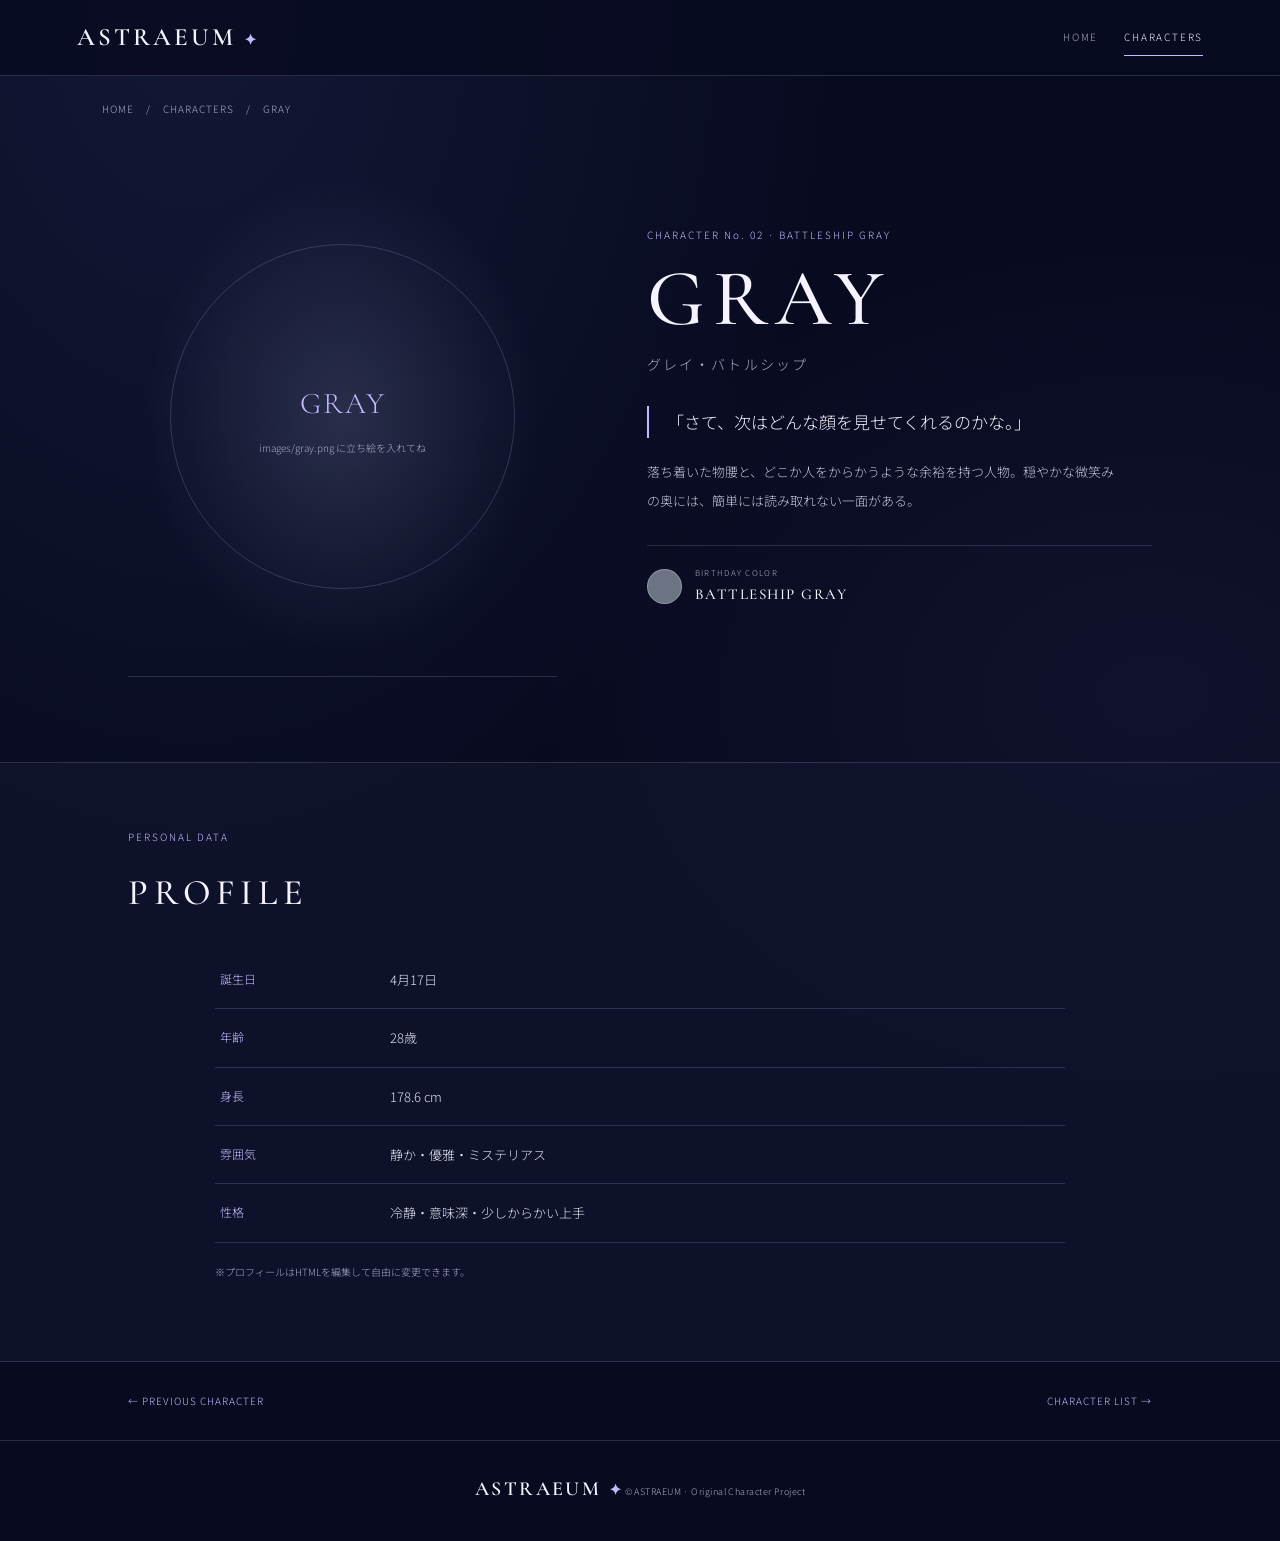
==== gray.html @ b755d686 "Add files via upload" ====
<!DOCTYPE html>
<html lang="ja">
<head>
  <meta charset="UTF-8"><meta name="viewport" content="width=device-width, initial-scale=1">
  <meta name="theme-color" content="#080b20">
  <title>GRAY BATTLESHIP | ASTRAEUM</title><link rel="stylesheet" href="style.css">
</head>
<body class="profile-page gray-profile">
  <header class="site-header"><a class="wordmark" href="index.html">ASTRAEUM<span>✦</span></a><nav><a href="index.html">HOME</a><a class="active" href="index.html#characters">CHARACTERS</a></nav></header>
  <main>
    <div class="breadcrumbs"><a href="index.html">HOME</a><span>/</span><a href="index.html#characters">CHARACTERS</a><span>/</span><span>GRAY</span></div>
    <section class="profile-hero">
      <div class="profile-art">
        <img src="images/gray.png" alt="グレイの全身立ち絵" onerror="this.style.display='none';this.nextElementSibling.style.display='grid'">
        <div class="art-placeholder"><span>GRAY</span><small>images/gray.png に立ち絵を入れてね</small></div>
      </div>
      <div class="profile-copy">
        <p class="eyebrow">CHARACTER No. 02 · BATTLESHIP GRAY</p>
        <h1>GRAY</h1><p class="jp-name">グレイ・バトルシップ</p>
        <p class="profile-quote">「さて、次はどんな顔を見せてくれるのかな。」</p>
        <p class="profile-intro">落ち着いた物腰と、どこか人をからかうような余裕を持つ人物。穏やかな微笑みの奥には、簡単には読み取れない一面がある。</p>
        <div class="color-chip"><span></span><div><small>BIRTHDAY COLOR</small><strong>BATTLESHIP GRAY</strong></div></div>
      </div>
    </section>
    <section class="profile-details">
      <div class="section-heading left"><p class="eyebrow">PERSONAL DATA</p><h2>PROFILE</h2></div>
      <dl class="data-list">
        <div><dt>誕生日</dt><dd>4月17日</dd></div>
        <div><dt>年齢</dt><dd>28歳</dd></div>
        <div><dt>身長</dt><dd>178.6 cm</dd></div>
        <div><dt>雰囲気</dt><dd>静か・優雅・ミステリアス</dd></div>
        <div><dt>性格</dt><dd>冷静・意味深・少しからかい上手</dd></div>
      </dl>
      <p class="edit-note">※プロフィールはHTMLを編集して自由に変更できます。</p>
    </section>
    <nav class="profile-pagination"><a href="olive.html">← PREVIOUS CHARACTER</a><a href="index.html">CHARACTER LIST →</a></nav>
  </main>
  <footer class="site-footer"><a class="wordmark" href="index.html">ASTRAEUM<span>✦</span></a><small>© ASTRAEUM · Original Character Project</small></footer>
</body></html>
---- style.css ----
@import url('https://fonts.googleapis.com/css2?family=Cormorant+Garamond:wght@400;500;600;700&family=Noto+Sans+JP:wght@300;400;500;600&display=swap');

:root{--bg:#080b20;--panel:#10152d;--panel2:#151a36;--text:#f5f3ff;--muted:#a5abc8;--line:rgba(199,199,255,.17);--lav:#c6b9ff;--blue:#8fbaff;--olive:#a5b875;--gray:#c1c7d8}
*{box-sizing:border-box}
html{scroll-behavior:smooth}
body{margin:0;background:var(--bg);color:var(--text);font-family:'Noto Sans JP',sans-serif;font-weight:300;line-height:1.8;background-image:radial-gradient(ellipse at 15% 0%,rgba(66,79,151,.18),transparent 42%),radial-gradient(ellipse at 90% 45%,rgba(84,65,139,.12),transparent 38%)}
a{color:inherit;text-decoration:none}
.site-header{height:76px;padding:0 clamp(20px,6vw,88px);display:flex;align-items:center;justify-content:space-between;border-bottom:1px solid var(--line);background:rgba(8,11,32,.85);position:relative;z-index:2}
.wordmark{font-family:'Cormorant Garamond',serif;font-size:25px;letter-spacing:.12em;font-weight:600}
.wordmark span{font-family:serif;color:var(--lav);font-size:15px;margin-left:8px}
.site-header nav{display:flex;gap:26px;font-size:10px;letter-spacing:.18em;color:var(--muted)}
.site-header nav a{padding:9px 0;border-bottom:1px solid transparent}
.site-header nav a:hover,.site-header nav .active{color:var(--text);border-color:var(--lav)}
.hero{min-height:570px;position:relative;overflow:hidden;display:flex;align-items:center;padding:80px clamp(24px,10vw,150px);isolation:isolate}
.hero:before{content:"";position:absolute;inset:0;background:radial-gradient(ellipse at 75% 48%,rgba(101,103,177,.2),transparent 32%),radial-gradient(circle at 74% 48%,rgba(198,185,255,.12),transparent 2px);z-index:-1}
.hero-copy{position:relative;z-index:1}
.eyebrow{font-size:10px;letter-spacing:.2em;color:var(--lav);margin:0 0 15px}
.hero h1{font-family:'Cormorant Garamond',serif;font-size:clamp(48px,9vw,92px);font-weight:500;letter-spacing:.12em;line-height:1;margin:0 0 24px}
.hero-tagline{font-size:clamp(19px,3vw,28px);line-height:1.8;letter-spacing:.08em;margin:0 0 18px}
.hero-description{color:var(--muted);font-size:13px;line-height:2.1}
.text-link{display:inline-flex;gap:22px;align-items:center;margin-top:26px;padding:12px 0;border-bottom:1px solid var(--lav);font-size:11px;letter-spacing:.1em}
.text-link span{color:var(--lav);font-size:17px}
.hero-orbit{position:absolute;border:1px solid rgba(198,185,255,.14);border-radius:50%;pointer-events:none}
.orbit-a{width:380px;height:380px;right:7%;top:50%;transform:translateY(-50%) rotate(-25deg)}
.orbit-b{width:290px;height:430px;right:10%;top:50%;transform:translateY(-50%) rotate(45deg)}
.hero-emblem{position:absolute;right:15%;top:50%;transform:translateY(-50%);width:170px;height:170px;border:1px solid rgba(198,185,255,.32);border-radius:50%;display:grid;place-items:center;font-family:'Cormorant Garamond',serif;font-size:100px;color:rgba(220,218,255,.48);font-weight:400}
.hero-emblem span{position:absolute;right:15px;top:14px;color:var(--lav);font-size:18px}
.star{position:absolute;color:var(--lav);opacity:.7}.star-one{top:19%;right:22%;font-size:19px}.star-two{top:68%;right:8%;font-size:25px}.star-three{top:29%;right:42%;font-size:30px}
.section{padding:82px clamp(20px,8vw,120px) 100px}
.section-heading{text-align:center;margin-bottom:42px}
.section-heading h2{font-family:'Cormorant Garamond',serif;font-size:43px;letter-spacing:.16em;font-weight:500;margin:0 0 8px}
.section-heading>p:last-child{color:var(--muted);font-size:12px;margin:0}
.character-grid{display:grid;grid-template-columns:repeat(2,minmax(0,1fr));gap:24px;max-width:1050px;margin:auto}
.character-card{display:block;border:1px solid var(--line);background:linear-gradient(155deg,rgba(25,31,63,.86),rgba(12,16,39,.95));transition:transform .25s,border-color .25s;overflow:hidden}
.character-card:hover{transform:translateY(-5px);border-color:rgba(198,185,255,.55)}
.card-art{height:350px;position:relative;overflow:hidden;display:flex;align-items:center;justify-content:center;background:radial-gradient(ellipse at 50% 45%,rgba(142,153,206,.19),transparent 60%),linear-gradient(180deg,#111832,#0a0e25)}
.olive-card .card-art{background:radial-gradient(ellipse at 50% 45%,rgba(138,162,100,.23),transparent 62%),linear-gradient(180deg,#111a2b,#0a1022)}
.card-art img{height:100%;max-width:100%;object-fit:contain;position:relative;z-index:1}
.card-number{position:absolute;top:15px;left:17px;font-family:'Cormorant Garamond',serif;font-size:15px;color:var(--muted);letter-spacing:.12em;z-index:2}
.art-placeholder{display:none;position:absolute;inset:0;place-content:center;text-align:center;gap:8px;color:var(--lav);font-family:'Cormorant Garamond',serif;letter-spacing:.12em}
.art-placeholder span{font-size:30px}.art-placeholder small{font-family:'Noto Sans JP',sans-serif;font-size:10px;letter-spacing:0;color:var(--muted);padding:0 12px}
.card-info{padding:23px 25px 26px}
.card-kicker{font-size:9px;letter-spacing:.14em;color:var(--lav);margin:0 0 9px}
.olive-card .card-kicker{color:#bdcf8c}.card-info h3{font-family:'Cormorant Garamond',serif;font-size:31px;letter-spacing:.08em;font-weight:500;margin:0}
.card-info h3 span{font-family:'Noto Sans JP',sans-serif;font-size:12px;letter-spacing:.06em;color:var(--muted);margin-left:8px}
.card-info>p:not(.card-kicker){font-size:12px;color:var(--muted);margin:8px 0 20px}
.card-link{font-size:9px;letter-spacing:.17em;border-bottom:1px solid var(--lav);padding-bottom:5px}
.site-footer{border-top:1px solid var(--line);padding:30px 20px 34px;text-align:center;color:var(--muted)}
.site-footer .wordmark{display:inline-block;color:var(--text);font-size:20px}
.site-footer p{font-family:'Cormorant Garamond',serif;font-size:10px;letter-spacing:.2em}
.site-footer small{font-size:9px;letter-spacing:.05em}
.breadcrumbs{padding:24px clamp(20px,8vw,120px);font-size:10px;letter-spacing:.1em;color:var(--muted);display:flex;gap:12px;flex-wrap:wrap}
.breadcrumbs a:hover{color:var(--text)}
.profile-hero{display:grid;grid-template-columns:minmax(260px, .85fr) 1fr;gap:clamp(28px,7vw,100px);align-items:center;padding:15px clamp(20px,10vw,150px) 85px;max-width:1400px;margin:auto}
.profile-art{height:520px;position:relative;display:flex;align-items:center;justify-content:center;overflow:hidden;background:radial-gradient(ellipse at 50% 50%,rgba(168,177,218,.18),transparent 65%);border-bottom:1px solid var(--line)}
.profile-art:before{content:"";position:absolute;width:80%;aspect-ratio:1;border:1px solid rgba(198,185,255,.2);border-radius:50%}
.profile-art img{height:100%;max-width:100%;object-fit:contain;position:relative;z-index:1}
.olive-profile .profile-art{background:radial-gradient(ellipse at 50% 50%,rgba(140,163,101,.2),transparent 65%)}
.olive-profile .profile-art:before{border-color:rgba(175,202,126,.3)}
.profile-art .art-placeholder{z-index:1}
.profile-copy h1{font-family:'Cormorant Garamond',serif;font-size:clamp(48px,7vw,80px);font-weight:500;letter-spacing:.1em;line-height:1;margin:0}
.jp-name{font-size:14px;letter-spacing:.15em;color:var(--muted);margin:13px 0 28px}
.profile-quote{font-size:17px;line-height:1.9;border-left:2px solid var(--lav);padding-left:18px;margin:0 0 20px}
.olive-profile .profile-quote{border-color:var(--olive)}
.profile-intro{font-size:13px;line-height:2.2;color:#c1c5da;max-width:470px}
.color-chip{display:flex;gap:13px;align-items:center;margin-top:30px;padding-top:20px;border-top:1px solid var(--line)}
.color-chip>span{width:35px;height:35px;border-radius:50%;background:#80875b;border:1px solid rgba(255,255,255,.25)}
.gray-profile .color-chip>span{background:#6c7483}
.color-chip small,.color-chip strong{display:block}.color-chip small{font-size:8px;letter-spacing:.16em;color:var(--muted)}.color-chip strong{font-family:'Cormorant Garamond',serif;font-size:15px;letter-spacing:.1em;font-weight:500}
.profile-details{padding:65px clamp(20px,10vw,150px) 80px;background:rgba(18,23,48,.6);border-top:1px solid var(--line);border-bottom:1px solid var(--line)}
.section-heading.left{text-align:left;margin-bottom:25px}.section-heading.left h2{font-size:36px}
.data-list{max-width:850px;margin:0 auto}
.data-list div{display:grid;grid-template-columns:150px 1fr;gap:20px;padding:17px 5px;border-bottom:1px solid var(--line)}
.data-list dt{font-size:12px;color:var(--lav)}.olive-profile .data-list dt{color:#bdcf8c}
.data-list dd{margin:0;font-size:13px;color:#e1e3f0}
.edit-note{max-width:850px;margin:20px auto 0;font-size:10px;color:var(--muted)}
.profile-pagination{display:flex;justify-content:space-between;gap:20px;padding:30px clamp(20px,10vw,150px);font-size:10px;letter-spacing:.1em;color:var(--lav)}
.profile-pagination a:hover{color:white}
@media(max-width:700px){
 .site-header{height:66px;padding:0 18px}.wordmark{font-size:21px}.site-header nav{gap:14px;font-size:9px}
 .hero{min-height:560px;padding:70px 25px;align-items:flex-start}.hero-copy{padding-top:35px}.hero h1{font-size:clamp(43px,12vw,67px);letter-spacing:.07em}
 .hero-orbit.orbit-a{width:250px;height:250px;right:-85px;top:72%}.hero-orbit.orbit-b{width:210px;height:330px;right:-70px;top:72%}.hero-emblem{width:100px;height:100px;font-size:58px;right:10%;top:72%;opacity:.7}
 .star-one{right:16%;top:58%}.star-two{right:7%;top:84%}.star-three{right:36%;top:65%}
 .section{padding:62px 18px 70px}.section-heading h2{font-size:35px}.character-grid{grid-template-columns:1fr;gap:18px;max-width:460px}.card-art{height:340px}.card-info{padding:20px}
 .breadcrumbs{padding:20px}
 .profile-hero{grid-template-columns:1fr;gap:28px;padding:0 20px 55px}.profile-art{height:440px;max-width:460px;width:100%;margin:auto}
 .profile-copy h1{font-size:62px}.profile-details{padding:50px 22px 55px}.data-list div{grid-template-columns:100px 1fr;gap:12px}.data-list dd{font-size:12px}
 .profile-pagination{padding:25px 20px;font-size:9px}
}
@media(prefers-reduced-motion:reduce){html{scroll-behavior:auto}.character-card{transition:none}}
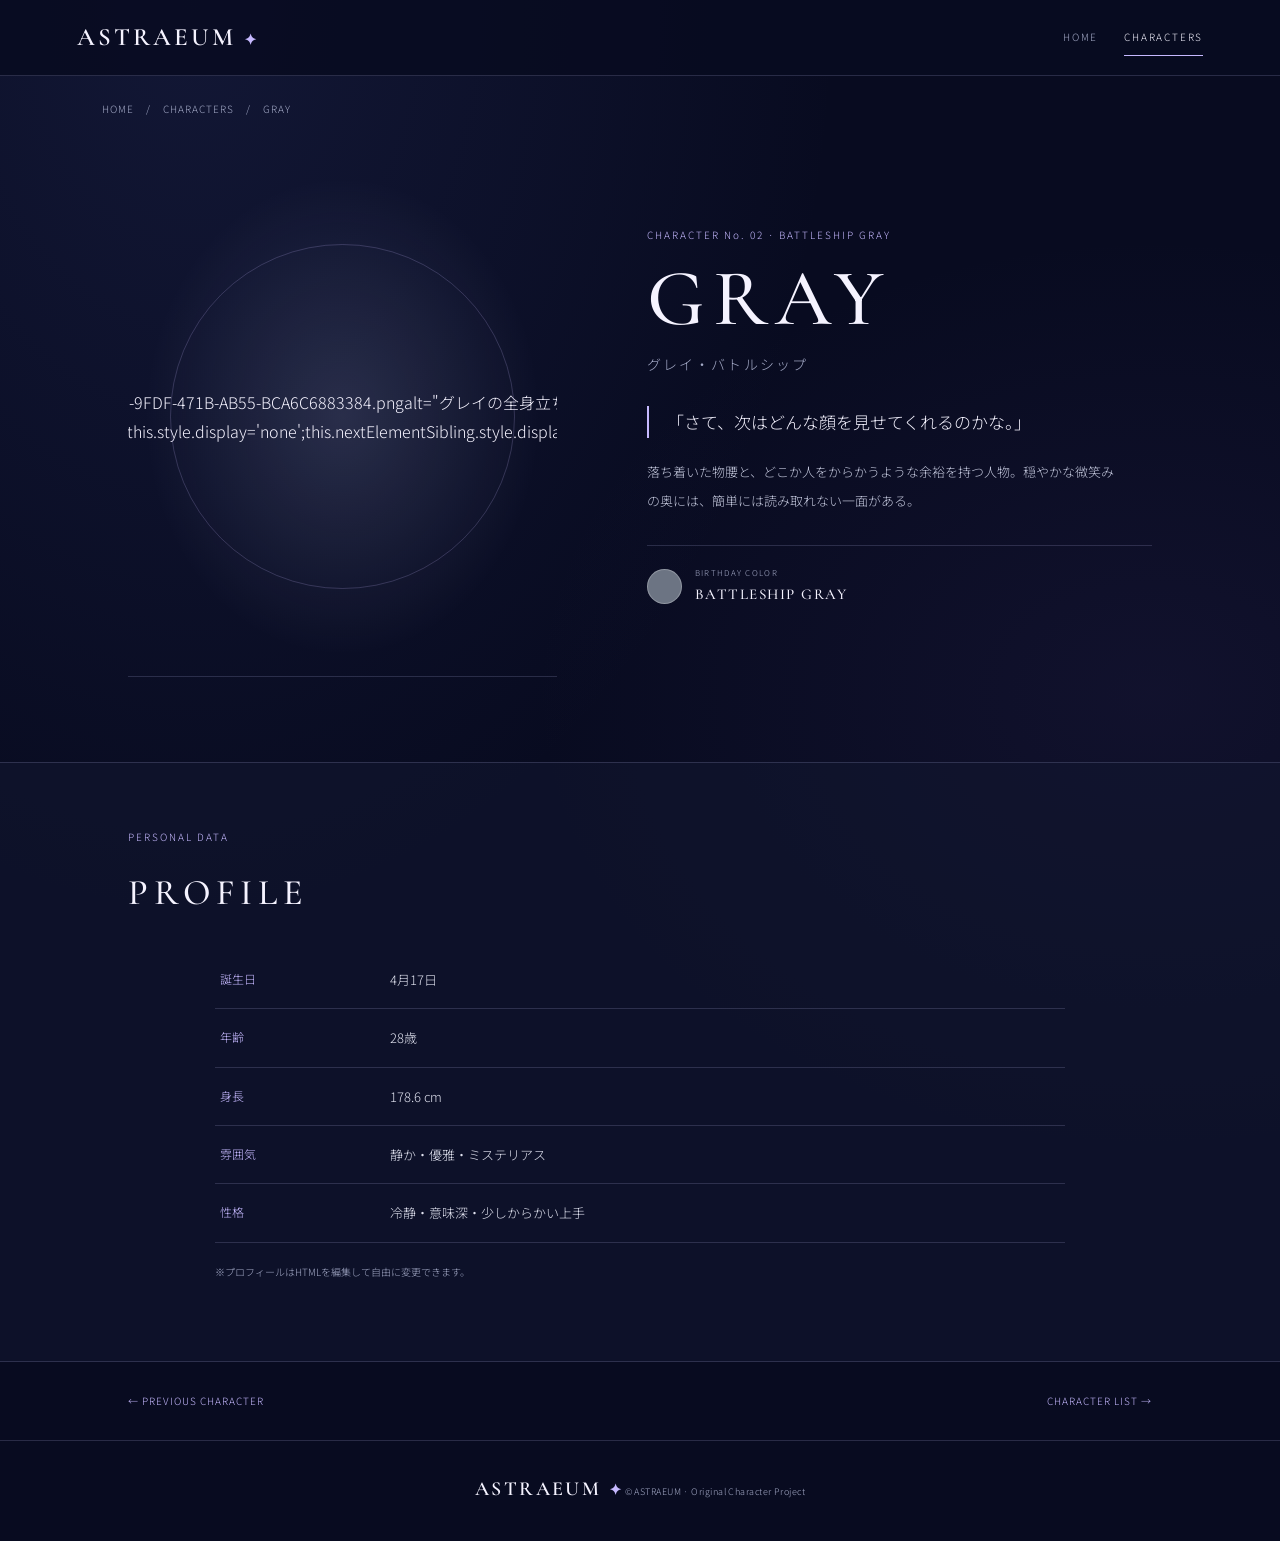
==== commit 6a4fc65b: "gray.html を更新" ====
--- a/gray.html
+++ b/gray.html
@@ -11,7 +11,7 @@
     <div class="breadcrumbs"><a href="index.html">HOME</a><span>/</span><a href="index.html#characters">CHARACTERS</a><span>/</span><span>GRAY</span></div>
     <section class="profile-hero">
       <div class="profile-art">
-        <img src="images/gray.png" alt="グレイの全身立ち絵" onerror="this.style.display='none';this.nextElementSibling.style.display='grid'">
+       ECA1CE16-9FDF-471B-AB55-BCA6C6883384.pngalt="グレイの全身立ち絵" onerror="this.style.display='none';this.nextElementSibling.style.display='grid'">
         <div class="art-placeholder"><span>GRAY</span><small>images/gray.png に立ち絵を入れてね</small></div>
       </div>
       <div class="profile-copy">
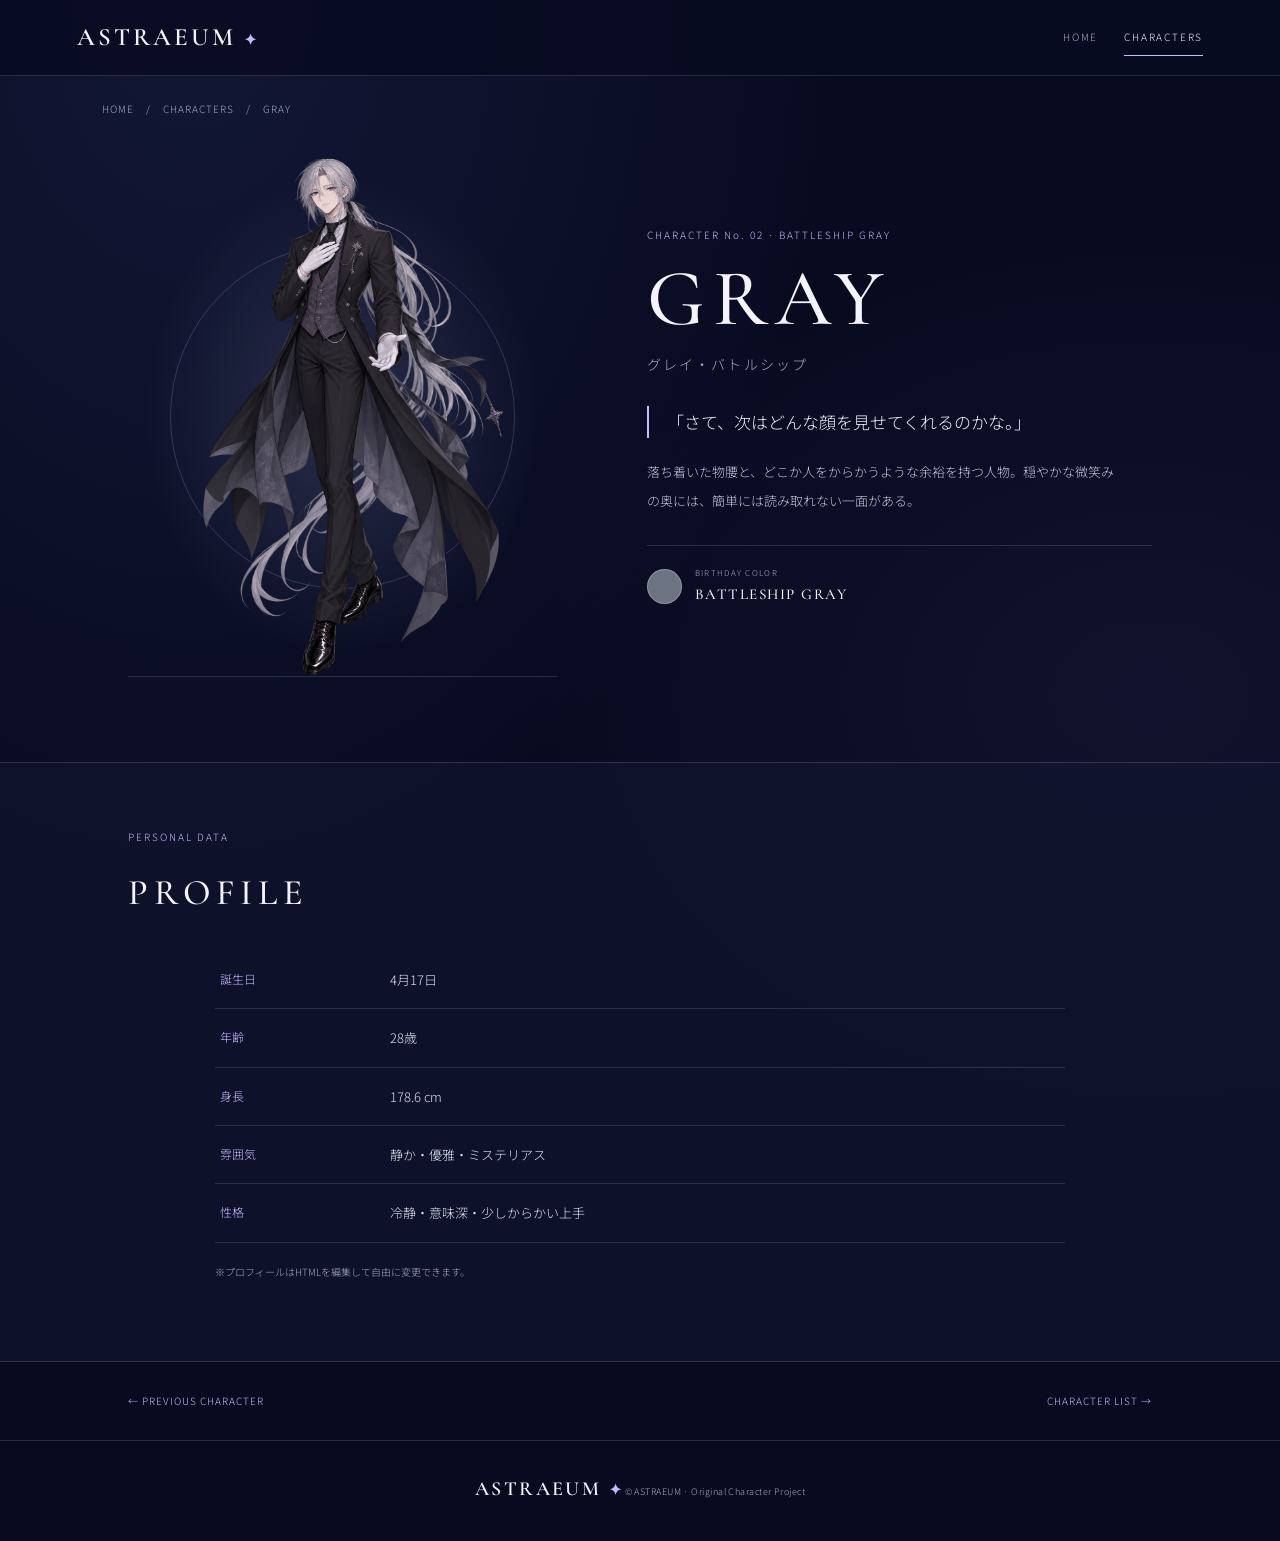
==== commit 1b973be3: "gray.html を更新" ====
--- a/gray.html
+++ b/gray.html
@@ -11,7 +11,7 @@
     <div class="breadcrumbs"><a href="index.html">HOME</a><span>/</span><a href="index.html#characters">CHARACTERS</a><span>/</span><span>GRAY</span></div>
     <section class="profile-hero">
       <div class="profile-art">
-       ECA1CE16-9FDF-471B-AB55-BCA6C6883384.pngalt="グレイの全身立ち絵" onerror="this.style.display='none';this.nextElementSibling.style.display='grid'">
+      <img src="ECA1CE16-9FDF-471B-AB55-BCA6C6883384.png" alt="グレイの全身立ち絵">
         <div class="art-placeholder"><span>GRAY</span><small>images/gray.png に立ち絵を入れてね</small></div>
       </div>
       <div class="profile-copy">
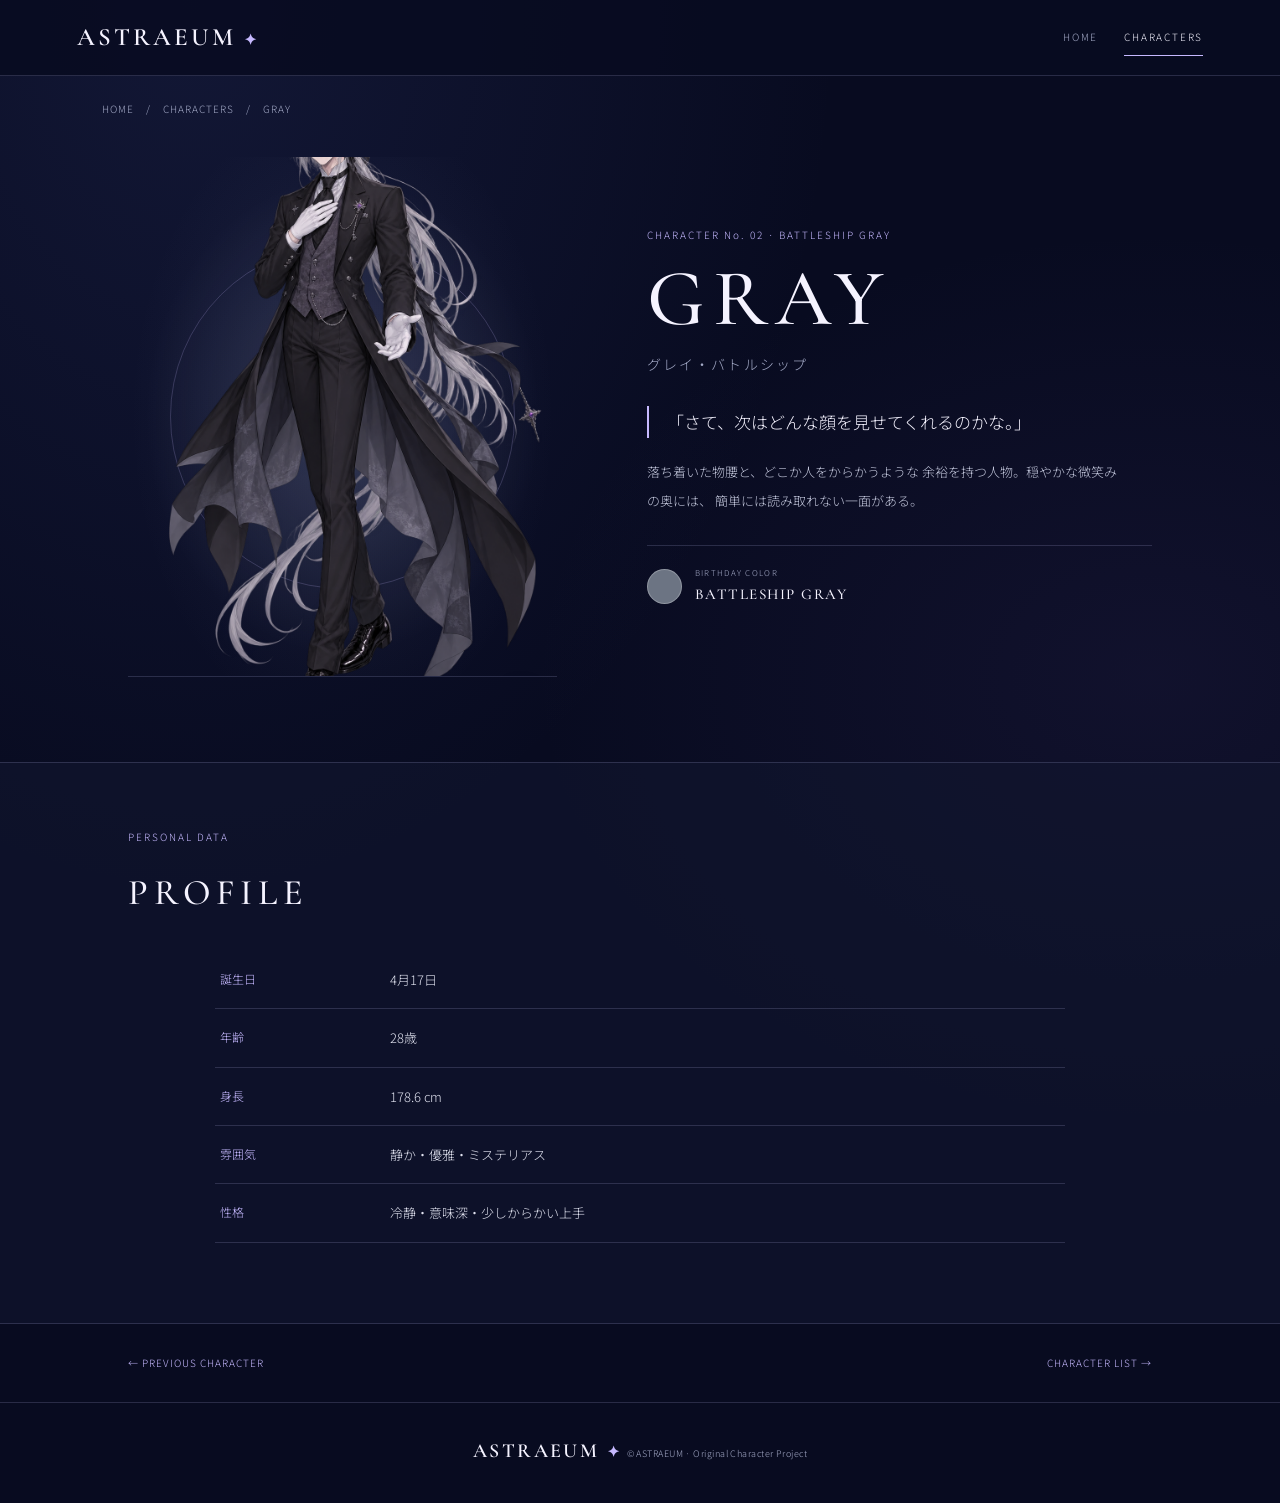
==== commit 1e819768: "gray.html を更新" ====
--- a/gray.html
+++ b/gray.html
@@ -1,39 +1,347 @@
+
 <!DOCTYPE html>
 <html lang="ja">
 <head>
-  <meta charset="UTF-8"><meta name="viewport" content="width=device-width, initial-scale=1">
+  <meta charset="UTF-8">
+  <meta name="viewport" content="width=device-width, initial-scale=1">
   <meta name="theme-color" content="#080b20">
-  <title>GRAY BATTLESHIP | ASTRAEUM</title><link rel="stylesheet" href="style.css">
+  <title>GRAY BATTLESHIP | ASTRAEUM</title>
+  <link rel="stylesheet" href="style.css">
+
+  <style>
+    /* グレイの立ち絵 */
+    .gray-art-switcher {
+      position: relative;
+      width: 100%;
+      min-height: 420px;
+      display: flex;
+      align-items: center;
+      justify-content: center;
+      overflow: hidden;
+      border-radius: 18px;
+      background: radial-gradient(
+        ellipse at center,
+        rgba(148, 157, 188, .12),
+        transparent 70%
+      );
+      transition: background .6s ease;
+    }
+
+    .gray-art-switcher.is-awakened {
+      background: radial-gradient(
+        ellipse at center,
+        rgba(177, 133, 235, .24),
+        rgba(93, 70, 143, .08) 55%,
+        transparent 80%
+      );
+    }
+
+    .gray-art-switcher .gray-character-image {
+      display: block;
+      width: 100%;
+      height: auto;
+      max-height: 700px;
+      object-fit: contain;
+      transition: opacity .3s ease, transform .5s ease;
+    }
+
+    .gray-character-image.is-changing {
+      opacity: 0;
+      transform: scale(.97);
+    }
+
+    /* 立ち絵右下のコンパス */
+    .gray-compass-button {
+      position: absolute;
+      right: 14px;
+      bottom: 14px;
+      z-index: 5;
+      width: 44px;
+      height: 44px;
+      display: flex;
+      align-items: center;
+      justify-content: center;
+      padding: 0;
+      border: 1px solid rgba(205, 215, 235, .65);
+      border-radius: 50%;
+      background: rgba(22, 29, 48, .78);
+      color: #e1e6f2;
+      cursor: pointer;
+      backdrop-filter: blur(8px);
+      box-shadow: 0 3px 14px rgba(0,0,0,.2);
+      transition: background .4s, border-color .4s,
+                  box-shadow .4s;
+    }
+
+    .gray-compass-button svg {
+      width: 25px;
+      height: 25px;
+      transition: transform .65s ease;
+    }
+
+    .gray-compass-button.is-awakened {
+      background: rgba(72, 51, 108, .85);
+      color: #e8ceff;
+      border-color: #c8a7ef;
+      box-shadow: 0 0 18px rgba(188, 139, 255, .45);
+    }
+
+    .gray-compass-button.is-awakened svg {
+      transform: rotate(180deg);
+    }
+
+    .gray-compass-button:focus-visible {
+      outline: 2px solid #e8ceff;
+      outline-offset: 4px;
+    }
+
+    /* 覚醒時の文字演出 */
+    .gray-profile .profile-copy h1,
+    .gray-profile .profile-quote,
+    .gray-profile .profile-intro {
+      transition: color .4s ease, opacity .4s ease;
+    }
+
+    .gray-profile.gray-awakened .profile-copy h1 {
+      color: #d9baff;
+    }
+
+    .gray-profile.gray-awakened .profile-quote {
+      color: #ead9ff;
+    }
+
+    .gray-form-caption {
+      position: absolute;
+      left: 14px;
+      bottom: 18px;
+      margin: 0;
+      font-size: 10px;
+      letter-spacing: .16em;
+      color: #b7bccc;
+      pointer-events: none;
+    }
+
+    @media (prefers-reduced-motion: reduce) {
+      .gray-character-image,
+      .gray-compass-button,
+      .gray-compass-button svg {
+        transition: none !important;
+      }
+    }
+  </style>
 </head>
+
 <body class="profile-page gray-profile">
-  <header class="site-header"><a class="wordmark" href="index.html">ASTRAEUM<span>✦</span></a><nav><a href="index.html">HOME</a><a class="active" href="index.html#characters">CHARACTERS</a></nav></header>
+
+  <header class="site-header">
+    <a class="wordmark" href="index.html">
+      ASTRAEUM<span>✦</span>
+    </a>
+    <nav>
+      <a href="index.html">HOME</a>
+      <a class="active" href="index.html#characters">
+        CHARACTERS
+      </a>
+    </nav>
+  </header>
+
   <main>
-    <div class="breadcrumbs"><a href="index.html">HOME</a><span>/</span><a href="index.html#characters">CHARACTERS</a><span>/</span><span>GRAY</span></div>
+    <div class="breadcrumbs">
+      <a href="index.html">HOME</a>
+      <span>/</span>
+      <a href="index.html#characters">CHARACTERS</a>
+      <span>/</span>
+      <span>GRAY</span>
+    </div>
+
     <section class="profile-hero">
+
       <div class="profile-art">
-      <img src="ECA1CE16-9FDF-471B-AB55-BCA6C6883384.png" alt="グレイの全身立ち絵">
-        <div class="art-placeholder"><span>GRAY</span><small>images/gray.png に立ち絵を入れてね</small></div>
+        <div class="gray-art-switcher" id="grayArtSwitcher">
+
+          <img
+            id="grayCharacterImage"
+            class="gray-character-image"
+            src="ECA1CE16-9FDF-471B-AB55-BCA6C6883384.png"
+            alt="グレイの通常形態の全身立ち絵"
+          >
+
+          <p class="gray-form-caption" id="grayFormCaption">
+            NORMAL FORM
+          </p>
+
+          <button
+            type="button"
+            class="gray-compass-button"
+            id="grayCompassButton"
+            aria-label="覚醒形態に切り替える"
+            aria-pressed="false"
+            title="形態切り替え"
+          >
+            <svg viewBox="0 0 24 24"
+                 fill="none"
+                 stroke="currentColor"
+                 stroke-width="1.4"
+                 stroke-linecap="round"
+                 stroke-linejoin="round"
+                 aria-hidden="true">
+              <circle cx="12" cy="12" r="9"></circle>
+              <path d="M15.7 8.3 13.4 13.4 8.3 15.7 10.6 10.6Z"></path>
+              <path d="M12 2v2M12 20v2M2 12h2M20 12h2"></path>
+            </svg>
+          </button>
+
+        </div>
       </div>
+
       <div class="profile-copy">
-        <p class="eyebrow">CHARACTER No. 02 · BATTLESHIP GRAY</p>
-        <h1>GRAY</h1><p class="jp-name">グレイ・バトルシップ</p>
-        <p class="profile-quote">「さて、次はどんな顔を見せてくれるのかな。」</p>
-        <p class="profile-intro">落ち着いた物腰と、どこか人をからかうような余裕を持つ人物。穏やかな微笑みの奥には、簡単には読み取れない一面がある。</p>
-        <div class="color-chip"><span></span><div><small>BIRTHDAY COLOR</small><strong>BATTLESHIP GRAY</strong></div></div>
+        <p class="eyebrow" id="grayEyebrow">
+          CHARACTER No. 02 · BATTLESHIP GRAY
+        </p>
+
+        <h1 id="grayTitle">GRAY</h1>
+
+        <p class="jp-name">
+          グレイ・バトルシップ
+        </p>
+
+        <p class="profile-quote" id="grayQuote">
+          「さて、次はどんな顔を見せてくれるのかな。」
+        </p>
+
+        <p class="profile-intro" id="grayIntro">
+          落ち着いた物腰と、どこか人をからかうような
+          余裕を持つ人物。穏やかな微笑みの奥には、
+          簡単には読み取れない一面がある。
+        </p>
+
+        <div class="color-chip">
+          <span></span>
+          <div>
+            <small>BIRTHDAY COLOR</small>
+            <strong>BATTLESHIP GRAY</strong>
+          </div>
+        </div>
       </div>
+
     </section>
+
     <section class="profile-details">
-      <div class="section-heading left"><p class="eyebrow">PERSONAL DATA</p><h2>PROFILE</h2></div>
+      <div class="section-heading left">
+        <p class="eyebrow">PERSONAL DATA</p>
+        <h2>PROFILE</h2>
+      </div>
+
       <dl class="data-list">
         <div><dt>誕生日</dt><dd>4月17日</dd></div>
         <div><dt>年齢</dt><dd>28歳</dd></div>
         <div><dt>身長</dt><dd>178.6 cm</dd></div>
-        <div><dt>雰囲気</dt><dd>静か・優雅・ミステリアス</dd></div>
-        <div><dt>性格</dt><dd>冷静・意味深・少しからかい上手</dd></div>
+        <div>
+          <dt>雰囲気</dt>
+          <dd id="grayMood">静か・優雅・ミステリアス</dd>
+        </div>
+        <div>
+          <dt>性格</dt>
+          <dd>冷静・意味深・少しからかい上手</dd>
+        </div>
       </dl>
-      <p class="edit-note">※プロフィールはHTMLを編集して自由に変更できます。</p>
     </section>
-    <nav class="profile-pagination"><a href="olive.html">← PREVIOUS CHARACTER</a><a href="index.html">CHARACTER LIST →</a></nav>
+
+    <nav class="profile-pagination">
+      <a href="olive.html">← PREVIOUS CHARACTER</a>
+      <a href="index.html">CHARACTER LIST →</a>
+    </nav>
   </main>
-  <footer class="site-footer"><a class="wordmark" href="index.html">ASTRAEUM<span>✦</span></a><small>© ASTRAEUM · Original Character Project</small></footer>
-</body></html>
+
+  <footer class="site-footer">
+    <a class="wordmark" href="index.html">
+      ASTRAEUM<span>✦</span>
+    </a>
+    <small>© ASTRAEUM · Original Character Project</small>
+  </footer>
+
+  <script>
+    const normalImage =
+      "ECA1CE16-9FDF-471B-AB55-BCA6C6883384.png";
+
+    // 覚醒後の画像をGitHubにアップロードしたら
+    // ファイル名を gray-awakened.png にしてください
+    const awakenedImage = "gray-awakened.png";
+
+    const button = document.getElementById("grayCompassButton");
+    const image = document.getElementById("grayCharacterImage");
+    const art = document.getElementById("grayArtSwitcher");
+    const caption = document.getElementById("grayFormCaption");
+
+    const title = document.getElementById("grayTitle");
+    const quote = document.getElementById("grayQuote");
+    const intro = document.getElementById("grayIntro");
+    const eyebrow = document.getElementById("grayEyebrow");
+    const mood = document.getElementById("grayMood");
+
+    let awakened = false;
+    let changing = false;
+
+    // 画像を事前に読み込む
+    const preload = new Image();
+    preload.src = awakenedImage;
+
+    button.addEventListener("click", () => {
+      if (changing) return;
+
+      changing = true;
+      awakened = !awakened;
+
+      image.classList.add("is-changing");
+
+      setTimeout(() => {
+        image.src = awakened ? awakenedImage : normalImage;
+
+        image.alt = awakened
+          ? "グレイの覚醒形態の全身立ち絵"
+          : "グレイの通常形態の全身立ち絵";
+
+        title.textContent = awakened
+          ? "AWAKENED GRAY"
+          : "GRAY";
+
+        quote.textContent = awakened
+          ? "「変わらぬ想いを、いつまでも。」"
+          : "「さて、次はどんな顔を見せてくれるのかな。」";
+
+        intro.textContent = awakened
+          ? "静寂の奥に封じられていた力が、星々の導きによって目覚める。銀灰色の髪をなびかせ、羅針盤を象った杖を手にするグレイ。彼の周囲を舞う淡紫色の蝶は、変わらぬ想いと永遠の喜びの象徴。"
+          : "落ち着いた物腰と、どこか人をからかうような余裕を持つ人物。穏やかな微笑みの奥には、簡単には読み取れない一面がある。";
+
+        eyebrow.textContent = awakened
+          ? "CHARACTER No. 02 · AWAKENED FORM"
+          : "CHARACTER No. 02 · BATTLESHIP GRAY";
+
+        mood.textContent = awakened
+          ? "神秘的・優雅・星々の導き"
+          : "静か・優雅・ミステリアス";
+
+        caption.textContent = awakened
+          ? "AWAKENED FORM"
+          : "NORMAL FORM";
+
+        art.classList.toggle("is-awakened", awakened);
+        button.classList.toggle("is-awakened", awakened);
+        document.body.classList.toggle("gray-awakened", awakened);
+
+        button.setAttribute("aria-pressed", String(awakened));
+        button.setAttribute(
+          "aria-label",
+          awakened
+            ? "通常形態に切り替える"
+            : "覚醒形態に切り替える"
+        );
+
+        image.classList.remove("is-changing");
+        changing = false;
+      }, 300);
+    });
+  </script>
+
+</body>
+</html>
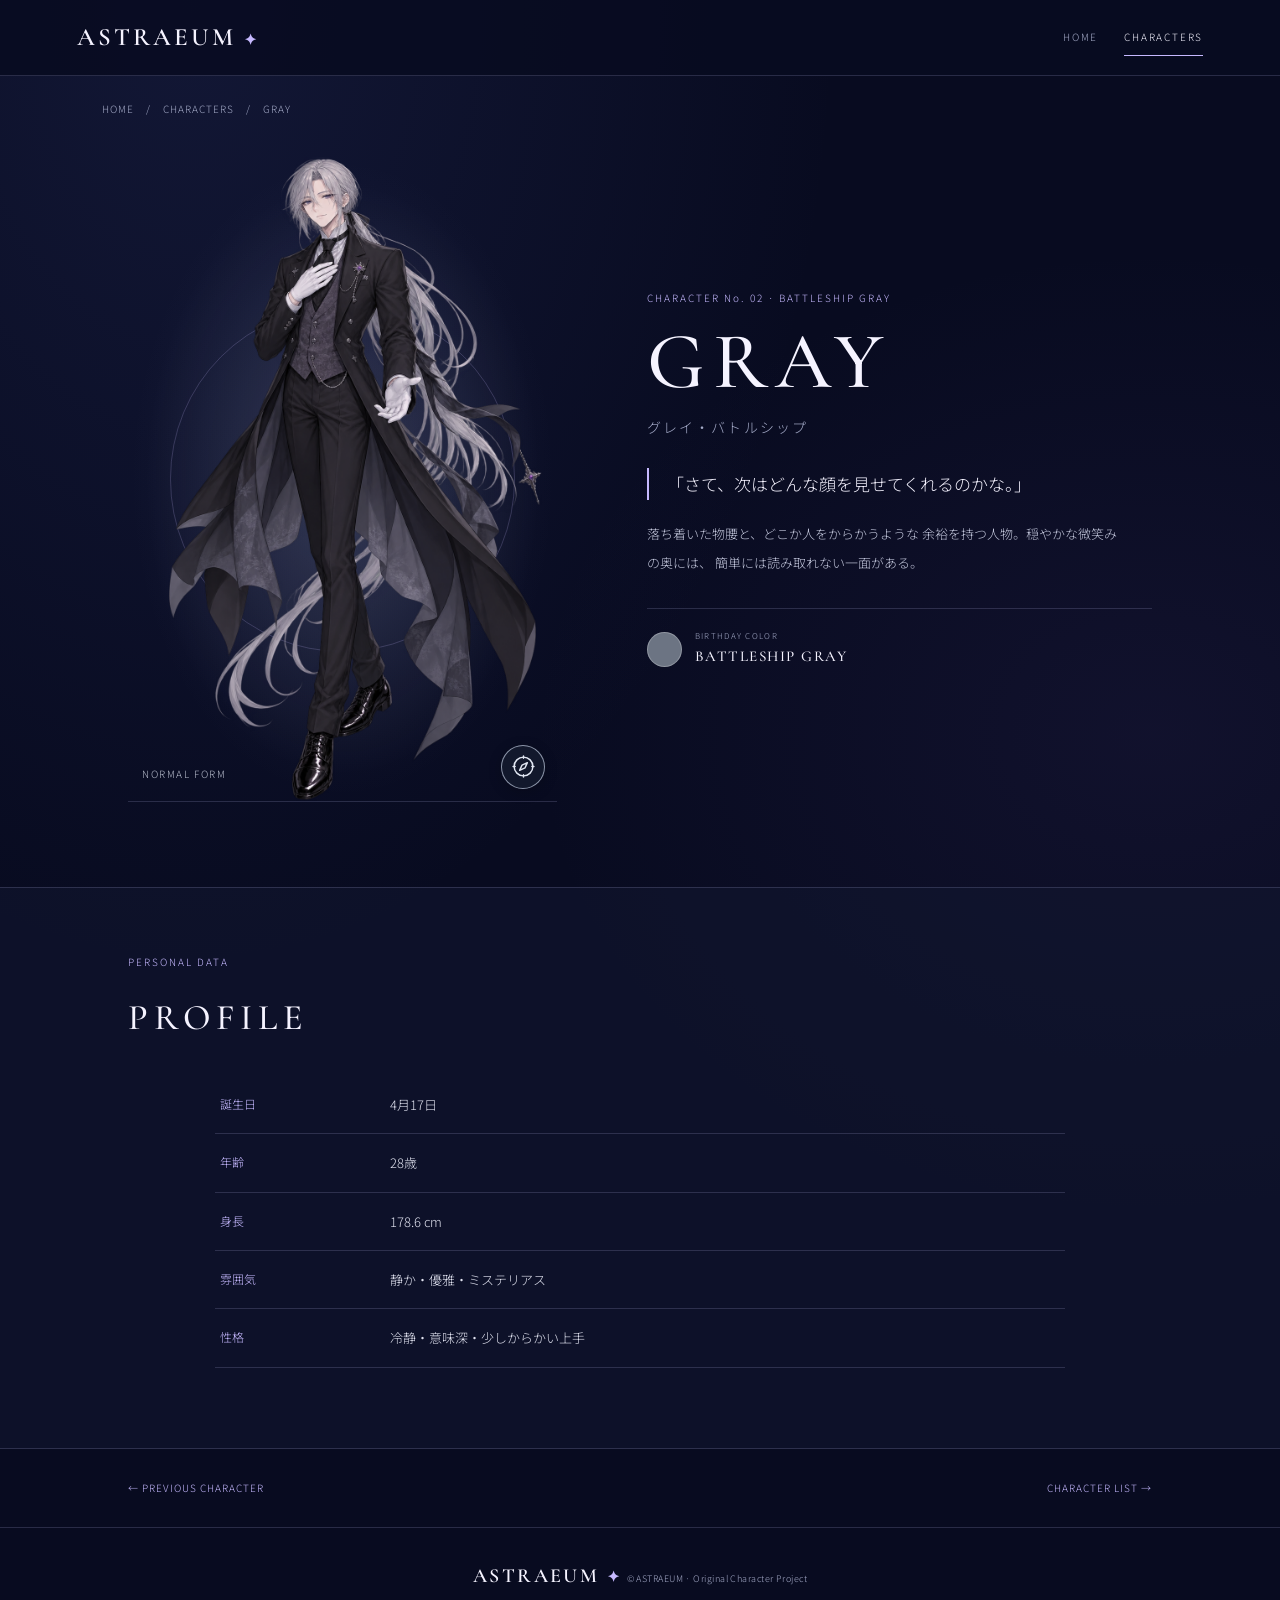
==== commit 10756f07: "gray.html を更新" ====
--- a/gray.html
+++ b/gray.html
@@ -127,7 +127,48 @@
       .gray-compass-button svg {
         transition: none !important;
       }
-    }
+      
+}
+
+/* 立ち絵とコンパスの表示修正 */
+.gray-profile .profile-art {
+  height: auto !important;
+  min-height: 0 !important;
+  max-height: none !important;
+  overflow: visible !important;
+  position: relative !important;
+}
+
+.gray-profile .gray-art-switcher {
+  position: relative !important;
+  width: 100% !important;
+  height: auto !important;
+  min-height: 0 !important;
+  max-height: none !important;
+  overflow: visible !important;
+  display: block !important;
+}
+
+.gray-profile .gray-character-image {
+  display: block !important;
+  width: 100% !important;
+  height: auto !important;
+  max-height: none !important;
+  object-fit: contain !important;
+  object-position: center !important;
+}
+
+.gray-profile .gray-compass-button {
+  position: absolute !important;
+  right: 12px !important;
+  bottom: 12px !important;
+  z-index: 999 !important;
+  width: 44px !important;
+  height: 44px !important;
+  visibility: visible !important;
+  opacity: 1 !important;
+}
+
   </style>
 </head>
 
